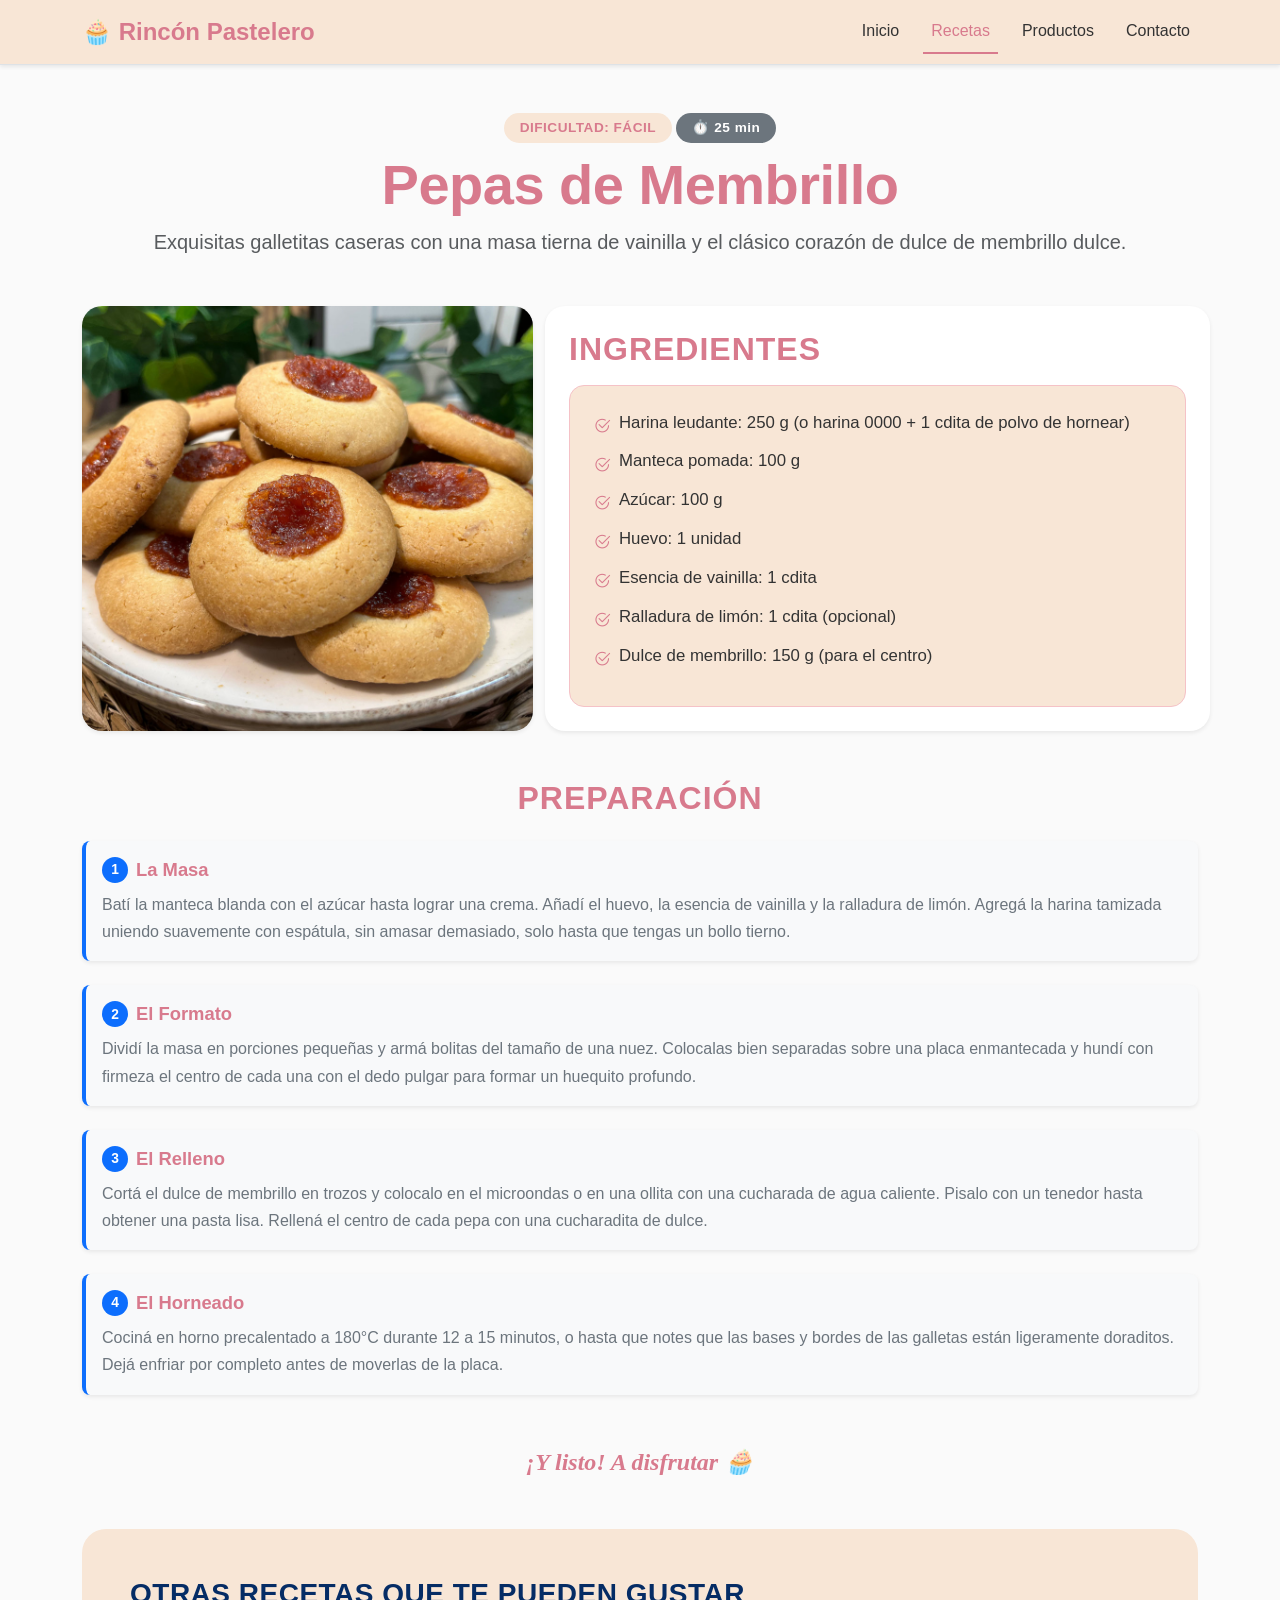
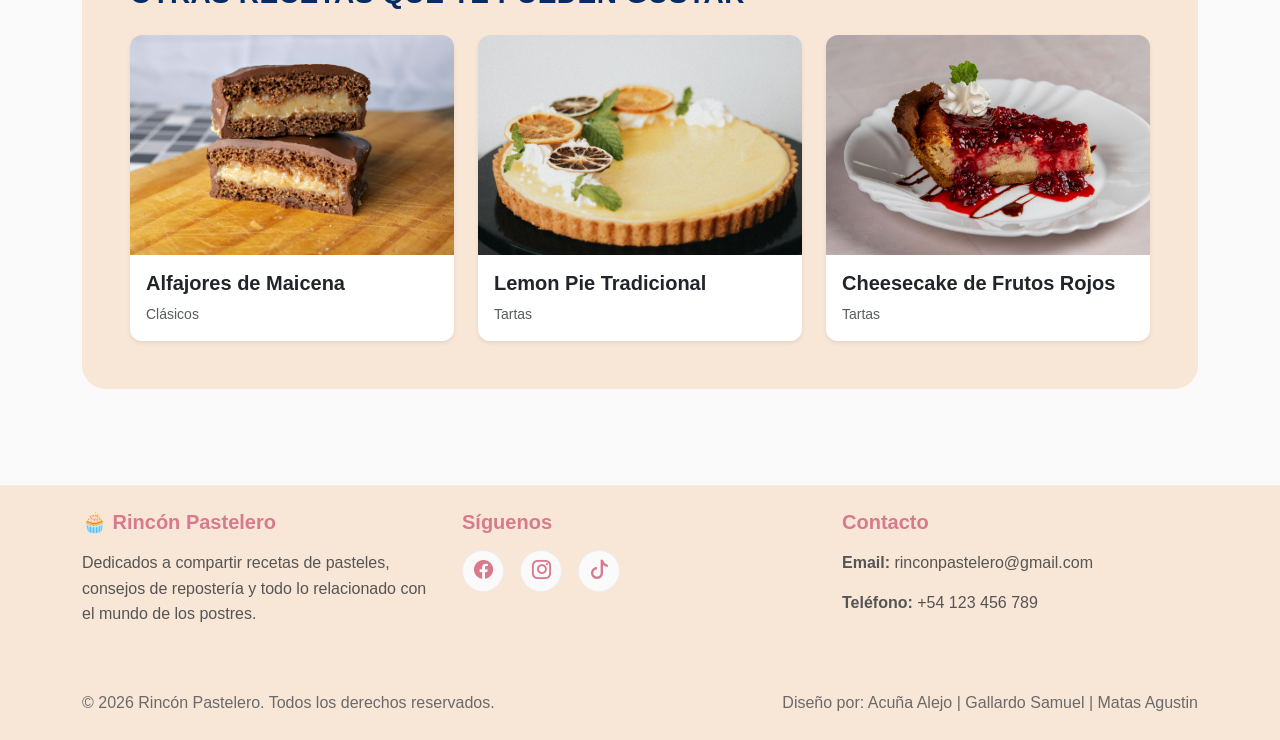
==== pages/detalle-receta.html @ 535479ce "linkeamos pagina de detalles con boton ver receta" ====
<!doctype html>
<html lang="es">
  <head>
    <meta charset="UTF-8" />
    <meta name="viewport" content="width=device-width, initial-scale=1.0" />
    <meta
      name="description"
      content="Rincón Pastelero es un sitio dedicado a compartir recetas de pasteles, consejos de repostería y todo lo relacionado con el mundo de los postres."
    />
    <meta name="author" content="Acuña Alejo" />
    <meta name="author" content="Gallardo Samuel" />
    <meta name="author" content="Matas Agustin" />
    <link
      href="https://cdn.jsdelivr.net/npm/bootstrap@5.3.8/dist/css/bootstrap.min.css"
      rel="stylesheet"
      integrity="sha384-sRIl4kxILFvY47J16cr9ZwB07vP4J8+LH7qKQnuqkuIAvNWLzeN8tE5YBujZqJLB"
      crossorigin="anonymous"
    />
    <link
      rel="stylesheet"
      href="https://cdn.jsdelivr.net/npm/bootstrap-icons@1.11.0/font/bootstrap-icons.css"
    />
    <link rel="stylesheet" href="../css/style.css" />
    <title>Recetas - Rincón Pastelero</title>
  </head>
  <body>
    <header>
      <nav class="navbar navbar-expand-lg navbar-light bg-light border-bottom">
        <div class="container">
          <a class="navbar-brand fw-bold" href="../index.html">
            🧁 Rincón Pastelero
          </a>
          <!-- Botón hamburguesa -->
          <button
            class="navbar-toggler"
            type="button"
            data-bs-toggle="collapse"
            data-bs-target="#navbarNav"
            aria-controls="navbarNav"
            aria-expanded="false"
            aria-label="Toggle navigation"
          >
            <span class="navbar-toggler-icon"></span>
          </button>
          <!-- Menú de navegación -->
          <div class="collapse navbar-collapse" id="navbarNav">
            <ul class="navbar-nav ms-auto">
              <li class="nav-item">
                <a class="nav-link" href="../index.html">Inicio</a>
              </li>
              <li class="nav-item">
                <a class="nav-link active" href="./recetas.html">Recetas</a>
              </li>
              <li class="nav-item">
                <a class="nav-link" href="./productos.html">Productos</a>
              </li>
              <li class="nav-item">
                <a class="nav-link" href="#">Contacto</a>
              </li>
            </ul>
          </div>
        </div>
      </nav>
    </header>
    <main>
      <!-- Recipe Title & Meta Header -->
      <section class="container mt-5">
        <div class="text-center mb-4">
          <span class="badge rounded-pill px-3 py-2 mb-2" id="recipe-badge" style="background-color: var(--color-crema); color: var(--color-primario); font-weight: 700; font-size: 0.85rem; text-transform: uppercase; letter-spacing: 0.5px;">Dificultad: Fácil</span>
          <span class="badge rounded-pill px-3 py-2 mb-2 bg-secondary text-white" id="recipe-time-badge" style="font-size: 0.85rem; letter-spacing: 0.5px;">⏱️ 30 min</span>
          <h1 class="fw-bold text-primary display-4 mb-2" id="recipe-title" style="letter-spacing: -0.5px;">Receta</h1>
          <p class="text-muted max-width-600 mx-auto fs-5" id="recipe-subtitle">Cargando receta...</p>
        </div>
      </section>

      <section class="container my-5">
        <div class="row g-4 align-items-stretch">
          <div class="col-md-5">
            <div class="card h-100 border-0 shadow-sm overflow-hidden" style="border-radius: 20px !important;">
              <img
                src="../img/pepas-de-membrillo-argentinas.jpg"
                alt="Imagen de receta"
                class="img-fluid w-100 h-100"
                id="recipe-img"
                style="object-fit: cover; min-height: 350px;"
              />
            </div>
          </div>

          <div class="col-md-7 p-4 bg-white shadow-sm" style="border-radius: 20px;">
            <h2 class="fw-bold mb-3 text-uppercase" style="letter-spacing: 1px; color: var(--color-primario);">
              Ingredientes
            </h2>

            <div class="bg-primary-subtle p-4 rounded-3 border border-primary-subtle color-rosa" style="border-radius: 15px !important;">
              <ul class="list-unstyled mb-0" id="ingredients-list" style="font-size: 1.05rem;">
                <!-- Carga dinámica -->
              </ul>
            </div>
          </div>
        </div>
      </section>

      <section class="container my-5" style="max-width: 800px bg-white p-4 p-md-5 rounded-4 shadow-sm" style="background: white; border-radius: 20px; box-shadow: 0 10px 30px rgba(0,0,0,0.02);">
        <h2 class="fw-bold mb-4 text-center text-uppercase" style="color: var(--color-primario); letter-spacing: 1px;">PREPARACIÓN</h2>
        <ol class="lh-lg text-secondary ps-0" id="preparation-steps" style="list-style-type: none;">
          <!-- Carga dinámica -->
        </ol>
        <p class="fw-bold text-center mt-5 text-primary fs-4" style="font-family: 'Georgia', serif; font-style: italic;">¡Y listo! A disfrutar 🧁</p>
      </section>

      <section class="container my-5">
        <div class="bg-primary-subtle p-4 p-md-5 rounded-4 color-rosa" style="border-radius: 24px !important;">
          <h3 class="text-primary-emphasis fw-bold mb-4 text-uppercase text-center text-md-start" style="letter-spacing: 0.5px;">
            Otras recetas que te pueden gustar
          </h3>

          <div class="row g-4">
            <div class="col-md-4">
              <a href="./detalle-receta.html?receta=alfajor" class="text-decoration-none">
                <div class="card h-100 border-0 shadow-sm card-hover">
                  <img
                    src="../img/alfajor.jpg"
                    class="card-img-top"
                    alt="Alfajores de maicena"
                    style="height: 220px; object-fit: cover;"
                  />
                  <div class="card-body">
                    <h5 class="card-title fw-bold text-dark">Alfajores de Maicena</h5>
                    <p class="card-text text-muted small mb-0">Clásicos</p>
                  </div>
                </div>
              </a>
            </div>
            <div class="col-md-4">
              <a href="./detalle-receta.html?receta=lemonpie" class="text-decoration-none">
                <div class="card h-100 border-0 shadow-sm card-hover">
                  <img
                    src="../img/lemonpie.jpg"
                    class="card-img-top"
                    alt="Lemon Pie"
                    style="height: 220px; object-fit: cover;"
                  />
                  <div class="card-body">
                    <h5 class="card-title fw-bold text-dark">Lemon Pie Tradicional</h5>
                    <p class="card-text text-muted small mb-0">Tartas</p>
                  </div>
                </div>
              </a>
            </div>
            <div class="col-md-4">
              <a href="./detalle-receta.html?receta=cheesecake" class="text-decoration-none">
                <div class="card h-100 border-0 shadow-sm card-hover">
                  <img
                    src="../img/cheesecake.jpg"
                    class="card-img-top"
                    alt="Cheesecake"
                    style="height: 220px; object-fit: cover;"
                  />
                  <div class="card-body">
                    <h5 class="card-title fw-bold text-dark">Cheesecake de Frutos Rojos</h5>
                    <p class="card-text text-muted small mb-0">Tartas</p>
                  </div>
                </div>
              </a>
            </div>
          </div>
        </div>
      </section>
    </main>

    <footer class="footer mt-5 py-4">
      <div class="container">
        <div class="row gx-4 gy-4">
          <!-- Sección Sobre Nosotros -->
          <div class="col-12 col-md-4">
            <h5 class="fw-bold mb-3">🧁 Rincón Pastelero</h5>
            <p>
              Dedicados a compartir recetas de pasteles, consejos de repostería
              y todo lo relacionado con el mundo de los postres.
            </p>
          </div>
          <!-- Sección Redes Sociales -->
          <div class="col-12 col-md-4">
            <h5 class="fw-bold mb-3">Síguenos</h5>
            <div class="social-links d-flex justify-content-center justify-content-md-start">
              <span class="social-icon" title="Facebook">
                <i class="bi bi-facebook"></i>
              </span>
              <span class="social-icon" title="Instagram">
                <i class="bi bi-instagram"></i>
              </span>
              <span class="social-icon" title="TikTok">
                <i class="bi bi-tiktok"></i>
              </span>
            </div>
          </div>
          <!-- Sección Contacto -->
          <div class="col-12 col-md-4">
            <h5 class="fw-bold mb-3">Contacto</h5>
            <p>
              <strong>Email:</strong>
              <span>rinconpastelero@gmail.com</span>
            </p>
            <p>
              <strong>Teléfono:</strong>
              <span>+54 123 456 789</span>
            </p>
          </div>
        </div>
        <!-- Línea separadora -->
        <hr class="my-4" />
        <!-- Copyright -->
        <div class="row align-items-center">
          <div class="col-12 col-md-6 text-center text-md-start mb-3 mb-md-0">
            <p class="mb-0">
              &copy; 2026 Rincón Pastelero. Todos los derechos reservados.
            </p>
          </div>
          <div class="col-12 col-md-6 text-center text-md-end">
            <p class="mb-0">
              Diseño por: Acuña Alejo | Gallardo Samuel | Matas Agustin
            </p>
          </div>
        </div>
      </div>
    </footer>

    <script
      src="https://cdn.jsdelivr.net/npm/bootstrap@5.3.8/dist/js/bootstrap.bundle.min.js"
      integrity="sha384-FKyoEForCGlyvwx9Hj09JcYn3nv7wiPVlz7YYwJrWVcXK/BmnVDxM+D2scQbITxI"
      crossorigin="anonymous"
    ></script>

    <!-- Sistema Dinámico de Visualización de Recetas -->
    <script>
      const recipes = {
        alfajor: {
          title: "Alfajores de Dulce de Leche",
          subtitle: "Aprende a preparar el clásico dulce argentino con masa súper suave de maicena que se derrite en la boca.",
          badge: "Fácil",
          time: "⏱️ 30 min",
          image: "../img/alfajor.jpg",
          alt: "Alfajores de Dulce de Leche",
          ingredients: [
            "Almidón de maíz (maicena): 200 g",
            "Harina 0000: 150 g",
            "Manteca pomada: 150 g",
            "Azúcar impalpable: 100 g",
            "Yemas de huevo: 3 unidades",
            "Esencia de vainilla: 1 cdita",
            "Ralladura de limón: 1 cdita",
            "Dulce de leche repostero: 300 g",
            "Coco rallado: cantidad necesaria"
          ],
          preparation: [
            { step: "1 - La Masa", desc: "Batí la manteca pomada con el azúcar impalpable hasta lograr una crema blanquecina. Sumá las yemas de huevo una a una, la esencia de vainilla y la ralladura de limón, mezclando muy bien." },
            { step: "2 - El Reposo", desc: "Tamizá la harina junto con el almidón de maíz e incorporalos a la preparación anterior. Uní los ingredientes con ayuda de una espátula sin amasar, hasta obtener un bollo liso y tierno. Envolvelo en film y llevalo a la heladera por un mínimo de 30 minutos." },
            { step: "3 - El Corte y Horno", desc: "Estirá la masa sobre una superficie limpia espolvoreada con maicena hasta dejarla de unos 5mm de espesor. Cortá círculos y colocalos en una placa enmantecada. Horneá a 180°C durante 10 a 12 minutos (deben quedar cocidos pero pálidos)." },
            { step: "4 - El Armado", desc: "Dejá enfriar las tapitas por completo. Colocá abundante dulce de leche repostero sobre una tapita formando un alfajor, presioná suavemente para que asome un poco el dulce, y rodá los bordes por coco rallado para decorar." }
          ]
        },
        budin: {
          title: "Budín Casero de Limón",
          subtitle: "El secreto para un budín cítrico súper húmedo y esponjoso con un glaseado crujiente ideal para la tarde.",
          badge: "Fácil",
          time: "⏱️ 45 min",
          image: "../img/buddin.jpg",
          alt: "Budín Casero de Limón",
          ingredients: [
            "Harina 0000: 250 g",
            "Polvo de hornear: 2 cditas",
            "Azúcar común: 200 g",
            "Manteca pomada: 100 g",
            "Huevos: 3 unidades",
            "Ralladura y jugo de 2 limones",
            "Azúcar impalpable: 150 g (para el glaseado)"
          ],
          preparation: [
            { step: "1 - El Cremado", desc: "Batí la manteca blanda (punto pomada) con el azúcar hasta lograr una consistencia cremosa y blanquecina. Agregá los huevos uno a uno, batiendo intensamente después de cada adición." },
            { step: "2 - Saborizante", desc: "Añadí la ralladura de los limones y un chorrito de jugo a la preparación líquida para impregnar bien la masa con los aceites esenciales cítricos." },
            { step: "3 - El Molde", desc: "Tamizá la harina con el polvo de hornear y agregala a la mezcla alternando con el resto del jugo de limón. Mezclá suavemente y volcá en un molde de budín previamente enharinado y enmantecado." },
            { step: "4 - Horneado y Glaseado", desc: "Cociná a horno medio (180°C) durante 40-45 minutos o hasta que al introducir un palillo en el centro salga totalmente limpio. Dejá enfriar, desmoldá y verté por encima un glaseado simple hecho de azúcar impalpable mezclada con jugo de limón." }
          ]
        },
        flan: {
          title: "Flan Casero de la Abuela",
          subtitle: "La receta tradicional infalible con textura cremosa sin agujeritos y el truco para un caramelo dorado perfecto.",
          badge: "Media",
          time: "⏱️ 60 min",
          image: "../img/flan.jpg",
          alt: "Flan Casero de la Abuela",
          ingredients: [
            "Leche entera: 1 litro",
            "Huevos grandes: 8 unidades",
            "Azúcar común: 200 g (para el flan)",
            "Esencia de vainilla: 1 cda",
            "Azúcar común: 150 g (para el caramelo)"
          ],
          preparation: [
            { step: "1 - El Caramelo", desc: "Colocá los 150g de azúcar en el molde de flan a fuego medio hasta que se funda y adquiera un tono dorado suave. Esparcilo con cuidado por todo el fondo y las paredes del molde y dejalo enfriar." },
            { step: "2 - La Mezcla", desc: "Batí apenas los huevos con el azúcar y la esencia de vainilla para romper el ligue. Es fundamental no batir de más para no incorporar aire y lograr así esa consistencia súper lisa y sin agujeritos. Sumá la leche templada poco a poco." },
            { step: "3 - Colado", desc: "Filtrá la mezcla pasándola por un colador fino directamente sobre el molde con el caramelo ya frío para retirar cualquier impureza del huevo." },
            { step: "4 - El Baño María", desc: "Cubrí el molde herméticamente con papel aluminio, colócalo dentro de una fuente más grande con agua caliente y horneá a 160°C durante 1 hora. Dejá enfriar a temperatura ambiente y luego refrigeralo mínimo 4 horas antes de desmoldar." }
          ]
        },
        pepas: {
          title: "Pepas de Membrillo",
          subtitle: "Exquisitas galletitas caseras con una masa tierna de vainilla y el clásico corazón de dulce de membrillo dulce.",
          badge: "Fácil",
          time: "⏱️ 25 min",
          image: "../img/pepas-de-membrillo-argentinas.jpg",
          alt: "Pepas de Membrillo",
          ingredients: [
            "Harina leudante: 250 g (o harina 0000 + 1 cdita de polvo de hornear)",
            "Manteca pomada: 100 g",
            "Azúcar: 100 g",
            "Huevo: 1 unidad",
            "Esencia de vainilla: 1 cdita",
            "Ralladura de limón: 1 cdita (opcional)",
            "Dulce de membrillo: 150 g (para el centro)"
          ],
          preparation: [
            { step: "1 - La Masa", desc: "Batí la manteca blanda con el azúcar hasta lograr una crema. Añadí el huevo, la esencia de vainilla y la ralladura de limón. Agregá la harina tamizada uniendo suavemente con espátula, sin amasar demasiado, solo hasta que tengas un bollo tierno." },
            { step: "2 - El Formato", desc: "Dividí la masa en porciones pequeñas y armá bolitas del tamaño de una nuez. Colocalas bien separadas sobre una placa enmantecada y hundí con firmeza el centro de cada una con el dedo pulgar para formar un huequito profundo." },
            { step: "3 - El Relleno", desc: "Cortá el dulce de membrillo en trozos y colocalo en el microondas o en una ollita con una cucharada de agua caliente. Pisalo con un tenedor hasta obtener una pasta lisa. Rellená el centro de cada pepa con una cucharadita de dulce." },
            { step: "4 - El Horneado", desc: "Cociná en horno precalentado a 180°C durante 12 a 15 minutos, o hasta que notes que las bases y bordes de las galletas están ligeramente doraditos. Dejá enfriar por completo antes de moverlas de la placa." }
          ]
        },
        lemonpie: {
          title: "Lemon Pie Tradicional",
          subtitle: "La combinación sublime de crema ácida de limón, masa quebrada crocante y un merengue italiano perfecto.",
          badge: "Difícil",
          time: "⏱️ 90 min",
          image: "../img/lemonpie.jpg",
          alt: "Lemon Pie Tradicional",
          ingredients: [
            "Harina 0000: 200 g (para la masa)",
            "Manteca fría: 100 g (para la masa)",
            "Azúcar: 50 g (para la masa)",
            "Yema de huevo: 1 unidad (para la masa)",
            "Agua fría: 2-3 cdas",
            "Jugo de limón: 150 ml (para la crema)",
            "Ralladura de 1 limón",
            "Azúcar común: 150 g (para la crema)",
            "Almidón de maíz: 3 cdas",
            "Yemas de huevo: 4 unidades (para la crema)",
            "Agua: 250 ml",
            "Claras de huevo: 4 unidades (para el merengue)",
            "Azúcar común: 240 g (para el merengue)"
          ],
          preparation: [
            { step: "1 - La Masa Quebrada", desc: "Realizá un arenado rápido con harina, manteca fría en cubos y azúcar. Agregá la yema y el agua fría. Uní todo sin amasar, envolvé en film y dejá enfriar 30 min en heladera. Luego estirala, forrá un molde de tarta de 24 cm y horneala a 180°C por 15 min con peso encima." },
            { step: "2 - La Crema de Limón", desc: "Calentá el agua, el jugo de limón, el azúcar y la ralladura en una cacerola. Incorporá el almidón de maíz disuelto previamente en un chorrito de agua fría. Cociná a fuego medio revolviendo continuamente hasta que espese y hierva por un minuto. Retirá del fuego y agregá las yemas rápidamente batiendo enérgicamente." },
            { step: "3 - El Merengue Italiano", desc: "Prepará un almíbar cocinando el azúcar cubierto apenas con agua en una ollita hasta alcanzar los 118°C (punto bolita media). Mientras tanto, batí las claras a punto nieve. Volcá el almíbar caliente en forma de hilo continuo sobre las claras sin dejar de batir en ningún momento hasta que el recipiente se enfríe." },
            { step: "4 - Decoración y Terminado", desc: "Volcá la crema de limón templada sobre la masa cocida y fría. Cubrí con el merengue italiano usando una manga pastelera o con espátula formando picos altos decorativos. Gratiná brevemente en horno muy caliente o con un soplete de cocina para dorar las puntas." }
          ]
        },
        muffins: {
          title: "Muffins de Vainilla",
          subtitle: "Receta base súper esponjosa y húmeda, ideal para rellenar con chips, arándanos o dulce de leche.",
          badge: "Fácil",
          time: "⏱️ 25 min",
          image: "../img/muffin.jpg",
          alt: "Muffins de Vainilla",
          ingredients: [
            "Harina 0000: 250 g",
            "Polvo de hornear: 2 cditas",
            "Azúcar común: 150 g",
            "Huevos grandes: 2 unidades",
            "Manteca derretida: 80 g",
            "Leche entera: 150 ml",
            "Esencia de vainilla: 2 cditas"
          ],
          preparation: [
            { step: "1 - Mezcla Húmeda", desc: "En un recipiente grande, batí enérgicamente los huevos con el azúcar hasta que la mezcla aclare. Incorporá la manteca derretida (templada), la leche entera y la esencia de vainilla, integrando todo perfectamente." },
            { step: "2 - Mezcla Seca", desc: "Tamizá la harina junto con el polvo de hornear y una pizca de sal en otro recipiente para asegurar una masa ligera y libre de grumos." },
            { step: "3 - La Integración", desc: "Añadí los ingredientes secos a la mezcla líquida en dos partes. Incorporalos realizando movimientos suaves y envolventes con una espátula. Es fundamental no batir en exceso para conseguir unos muffins súper tiernos y esponjosos." },
            { step: "4 - El Horneado", desc: "Repartí la preparación en moldes de muffins con pirotines de papel, llenándolos solo hasta 3/4 partes de su capacidad. Horneá a 180°C durante 20 a 25 minutos, o hasta que al pincharlos con un palillo en el centro, éste salga totalmente limpio." }
          ]
        },
        medialunas: {
          title: "Medialunas de Manteca",
          subtitle: "El paso a paso completo para lograr un hojaldrado tierno, aromático y con un almíbar dulce irresistible.",
          badge: "Difícil",
          time: "⏱️ 120 min",
          image: "../img/medialunas.jpg",
          alt: "Medialunas de Manteca",
          ingredients: [
            "Harina 0000: 500 g",
            "Levadura fresca: 25 g",
            "Leche tibia: 200 ml",
            "Azúcar común: 100 g",
            "Manteca pomada: 200 g (para el empaste)",
            "Huevo: 1 unidad",
            "Esencia de vainilla: 1 cdita",
            "Agua y azúcar para almíbar: cantidad necesaria"
          ],
          preparation: [
            { step: "1 - Masa Base", desc: "Hacé una corona con la harina sobre la mesa. En el centro colocá la levadura disuelta en leche tibia, el azúcar, el huevo y la esencia de vainilla. Integrá los ingredientes y amasá hasta obtener un bollo tierno. Dejalo descansar tapado por 20 minutos." },
            { step: "2 - El Hojaldrado", desc: "Estirá la masa formando un gran rectángulo. Cubrí la superficie con la manteca blanda (empaste) y realizá pliegues simples. Envolvé en film y enfriá en heladera 30 min. Repetí la técnica de plegado y enfriado dos veces más para asegurar las capitas." },
            { step: "3 - Corte y Armado", desc: "Estirá la masa hojaldrada hasta dejarla de unos 4mm de espesor. Cortá tiras largas y de ellas obtené triángulos altos. Enrollalos firmemente desde la base hacia el vértice estirando la punta final. Colocalas curvando las puntitas hacia adentro en una placa enmantecada." },
            { step: "4 - Horneado y Almíbar", desc: "Dejá levar las piezas al doble en un ambiente cálido. Pintalas con huevo batido y hornealas a 200°C por unos 15 minutos hasta que estén bien doraditas. Al sacarlas del horno pintalas inmediatamente con abundante almíbar tibio." }
          ]
        },
        cheesecake: {
          title: "Cheesecake de Frutos Rojos",
          subtitle: "Exquisito pastel de queso frío, con base crocante de galletas y cubierto de una salsa casera deliciosa.",
          badge: "Media",
          time: "⏱️ 50 min",
          image: "../img/cheesecake.jpg",
          alt: "Cheesecake de Frutos Rojos",
          ingredients: [
            "Galletas dulces tipo vainilla: 200 g",
            "Manteca derretida: 80 g",
            "Queso crema firme entero: 500 g",
            "Azúcar común: 150 g",
            "Crema de leche: 200 ml",
            "Huevos grandes: 3 unidades",
            "Almidón de maíz: 1 cda",
            "Mermelada o salsa de frutos rojos: 200 g"
          ],
          preparation: [
            { step: "1 - Base Crocante", desc: "Triturá las galletitas dulces hasta hacerlas polvo fino. Mezclalas con la manteca derretida y presioná la preparación firmemente sobre la base de un molde desmontable de 22cm. Llevá a la heladera para endurecer." },
            { step: "2 - La Crema de Queso", desc: "Batí el queso crema con el azúcar hasta que quede suave. Añadí la crema de leche y el almidón de maíz tamizado. Incorporá los huevos uno a uno, integrando con espátula muy suavemente para no sumar aire y evitar burbujas o grietas." },
            { step: "3 - La Cocción Suave", desc: "Volcá el relleno cremoso sobre la base de galletas. Cociná en horno precalentado a 150°C a baño María durante 55 a 60 minutos (el centro debe quedar ligeramente movedizo). Apagá el horno y dejá enfriar el pastel adentro con la puerta entreabierta." },
            { step: "4 - Decoración y Frío", desc: "Enfriá en la heladera durante al menos 6 horas. Antes de servir, desmoldá con extremo cuidado y cubrí la superficie de la tarta generosamente con mermelada o salsa casera de frutos rojos." }
          ]
        }
      };

      window.addEventListener('DOMContentLoaded', () => {
        const urlParams = new URLSearchParams(window.location.search);
        let recipeId = urlParams.get('receta');
        
        // Si no se encuentra el ID o es inválido, mostramos "pepas" por defecto
        if (!recipeId || !recipes[recipeId]) {
          recipeId = 'pepas';
        }
        
        const recipe = recipes[recipeId];
        
        // Actualizamos títulos e información principal
        document.title = recipe.title + " - Rincón Pastelero";
        document.getElementById('recipe-title').innerText = recipe.title;
        document.getElementById('recipe-subtitle').innerText = recipe.subtitle;
        document.getElementById('recipe-badge').innerText = "Dificultad: " + recipe.badge;
        document.getElementById('recipe-time-badge').innerText = recipe.time;
        
        // Actualizamos la imagen
        const img = document.getElementById('recipe-img');
        img.src = recipe.image;
        img.alt = recipe.alt;
        
        // Cargamos la lista de ingredientes
        const ingList = document.getElementById('ingredients-list');
        ingList.innerHTML = '';
        recipe.ingredients.forEach(ing => {
          const li = document.createElement('li');
          li.className = 'mb-2 d-flex align-items-start';
          
          const icon = document.createElement('i');
          icon.className = 'bi bi-check2-circle text-primary me-2 mt-1';
          
          const span = document.createElement('span');
          span.innerText = ing;
          
          li.appendChild(icon);
          li.appendChild(span);
          ingList.appendChild(li);
        });
        
        // Cargamos los pasos de la preparación
        const prepContainer = document.getElementById('preparation-steps');
        prepContainer.innerHTML = '';
        recipe.preparation.forEach((p, index) => {
          const li = document.createElement('li');
          li.className = 'mb-4 p-3 bg-light rounded-3 shadow-sm border-start border-primary border-4';
          li.style.transition = 'all 0.3s ease';
          
          const stepHeader = document.createElement('h4');
          stepHeader.className = 'fw-bold mb-2 text-primary d-flex align-items-center';
          stepHeader.style.fontSize = '1.15rem';
          
          const icon = document.createElement('span');
          icon.className = 'badge bg-primary text-white me-2 rounded-circle d-inline-flex justify-content-center align-items-center';
          icon.style.width = '26px';
          icon.style.height = '26px';
          icon.innerText = index + 1;
          
          const stepTitle = document.createElement('span');
          stepTitle.innerText = p.step.replace(/^\d+\s*-\s*/, ''); // Limpiar prefijo numérico
          
          stepHeader.appendChild(icon);
          stepHeader.appendChild(stepTitle);
          
          const pDesc = document.createElement('p');
          pDesc.className = 'text-secondary mb-0 mt-2 fs-6';
          pDesc.style.lineHeight = '1.7';
          pDesc.innerText = p.desc;
          
          li.appendChild(stepHeader);
          li.appendChild(pDesc);
          prepContainer.appendChild(li);
        });
      });
    </script>
  </body>
</html>
---- css/style.css ----
:root {
  --color-fondo: #FAFAFA;           /* Blanco Nieve */
  --color-crema: #F8E6D6;           /* Crema Suave */
  --color-primario: #D87A8D;        /* Rosa Oscuro */
  --color-secundario: #C1E1DC;      /* Menta Suave */
  --color-oscuro: #333333;          /* Gris oscuro para textos */
  --color-gris: #EEEEEE;            /* Gris claro para bordes */
}

/* Estilos Generales */

* {
  margin: 0;
  padding: 0;
  box-sizing: border-box;
}

html {
  height: 100%;
}

body {
  min-height: 100vh;
  display: flex;
  flex-direction: column;
  background-color: var(--color-fondo);
  color: var(--color-oscuro);
  font-family: 'Segoe UI', Tahoma, Geneva, Verdana, sans-serif;
  line-height: 1.6;
}

main {
  flex: 1;
  background-color: #FAFAFA;
}

.Banner {
  position: relative;
  min-height: 70vh;
  background-image: url('../img/banner.jpg');
  background-size: cover;
  background-position: center;
  display: flex;
  align-items: center;
  justify-content: center;
  overflow: hidden;
}

.Banner::before {
  content: '';
  position: absolute;
  inset: 0;
  background: rgba(0, 0, 0, 0.35);
}

.heroContent {
  position: relative;
  z-index: 1;
  padding: 4rem 1rem;
}

.heroLabel {
  display: inline-block;
  margin-bottom: 1rem;
  padding: 0.7rem 1.4rem;
  border-radius: 999px;
  background-color: rgba(255, 255, 255, 0.9);
  color: var(--color-oscuro);
  font-weight: 700;
  letter-spacing: 0.05em;
  text-transform: uppercase;
}

.productShowcase {
  background-color: #ffffff;
}

.sectionSubtitle {
  font-size: 1.4rem;
  font-weight: 600;
  color: var(--color-primario);
}

.productCard {
  padding: 2rem 1.5rem 1.5rem;
  background-color: var(--color-fondo);
  border-radius: 24px;
  border: 1px solid rgba(216, 122, 141, 0.18);
  box-shadow: 0 18px 40px rgba(216, 122, 141, 0.08);
}

.productImage {
  width: clamp(180px, 32vw, 240px);
  height: clamp(180px, 32vw, 240px);
  margin: 0 auto;
  overflow: hidden;
  border-radius: 50%;
  border: 8px solid rgba(255, 255, 255, 0.8);
  background: #fff;
}

.productImage img {
  width: 100%;
  height: 100%;
  object-fit: cover;
}

.productTitle {
  font-size: clamp(1.5rem, 2.2vw, 1.85rem);
  font-weight: 700;
  color: var(--color-oscuro);
}

.productDescription {
  margin-top: 0.8rem;
  color: #5b5b5b;
}

@media (max-width: 992px) {
  .productCard {
    padding: 1.8rem 1.2rem 1.2rem;
  }
}

@media (max-width: 768px) {
  .heroContent {
    padding: 3rem 1rem;
  }

  .sectionSubtitle {
    font-size: 1.2rem;
  }

  .productCard {
    padding: 1.5rem 1rem 1rem;
  }

  .productTitle {
    font-size: 1.4rem;
  }
}

.Banner h1 {
  font-size: clamp(2.5rem, 4vw, 4rem);
  margin-bottom: 1rem;
  line-height: 1.05;
}

.Banner p {
  max-width: 680px;
  margin: 0 auto 1.75rem;
  font-size: 1.12rem;
  color: #f7f2f0;
}

/* Navbar */

.navbar {
  background-color: var(--color-crema) !important;
  border-bottom: 3px solid var(--color-primario);
  box-shadow: 0 2px 4px rgba(0, 0, 0, 0.08);
}

.navbar-brand {
  color: var(--color-primario) !important;
  font-size: 1.5rem;
  transition: all 0.3s ease;
}

.navbar-brand:hover {
  color: var(--color-oscuro) !important;
  transform: scale(1.05);
}

.nav-link {
  color: var(--color-oscuro) !important;
  font-weight: 500;
  margin-left: 1rem;
  transition: all 0.3s ease;
  position: relative;
}

.nav-link:hover {
  color: var(--color-primario) !important;
}

.nav-link.active {
  color: var(--color-primario) !important;
  border-bottom: 2px solid var(--color-primario);
}

.navbar-toggler {
  border: 2px solid #ffffff;
}

.navbar-toggler-icon {
  color: #ffffff;
}

.navbar-toggler:focus {
  box-shadow: 0 0 0 0.25rem rgba(193, 225, 220, 0.5);
  border-color: #ffffff;
}

/* Botones */
.btn-primary {
  background-color: var(--color-primario);
  border-color: var(--color-primario);
  color: white;
  font-weight: 600;
}

.btn-primary:hover {
  background-color: #c76579;
  border-color: #c76579;
  color: white;
}

.btn-ver-mas {
  padding: 0.8rem 2.5rem;
  border-radius: 50px;
  font-size: 1.1rem;
  letter-spacing: 0.5px;
  transition: all 0.3s cubic-bezier(0.25, 0.8, 0.25, 1);
  box-shadow: 0 8px 20px rgba(216, 122, 141, 0.25);
  display: inline-flex;
  align-items: center;
  justify-content: center;
}

.btn-ver-mas:hover {
  background-color: #c76579;
  border-color: #c76579;
  color: white;
  transform: translateY(-4px);
  box-shadow: 0 12px 25px rgba(216, 122, 141, 0.4);
}

.btn-ver-mas i {
  transition: transform 0.3s ease;
}

.btn-ver-mas:hover i {
  transform: translateX(5px);
}


/* Footer */
.footer {
  background-color: var(--color-crema);
  border-top: 1px solid var(--color-gris);
  padding: 3rem 0 1.5rem;
  color: var(--color-oscuro);
}

.footer h5 {
  color: var(--color-primario);
  margin-bottom: 1.2rem;
}

.footer p {
  margin-bottom: 0.9rem;
  color: #555555;
}

.social-links {
  display: flex;
  gap: 1rem;
  align-items: center;
  justify-content: flex-start;
}

.social-icon {
  display: inline-flex;
  width: 42px;
  height: 42px;
  align-items: center;
  justify-content: center;
  border-radius: 50%;
  background-color: var(--color-fondo);
  border: 1px solid var(--color-gris);
  color: var(--color-primario);
  transition: all 0.3s ease;
}

.social-icon:hover {
  background-color: var(--color-primario);
  color: white;
  transform: translateY(-2px);
  border-color: transparent;
}

.social-icon i {
  font-size: 1.2rem;
}

.footer hr {
  border-color: var(--color-gris);
}

.footer p.mb-0 {
  color: #6a6a6a;
}

/* Tarjetas de Productos */
.card {
  transition: all 0.3s cubic-bezier(0.25, 0.8, 0.25, 1);
  overflow: hidden;
  border-radius: 12px !important;
}

.card-hover:hover {
  transform: translateY(-8px);
  box-shadow: 0 12px 24px rgba(216, 122, 141, 0.15) !important; /* Sombra sutil con el tono rosa primario */
}

.text-primary {
  color: var(--color-primario) !important;
}

.btn-outline-primary {
  color: var(--color-primario);
  border-color: var(--color-primario);
  font-weight: 600;
  transition: all 0.3s ease;
}

.btn-outline-primary:hover {
  background-color: var(--color-primario);
  border-color: var(--color-primario);
  color: white;
}

/* Cartas de Recetas Premium (Original) */
.recipe-card {
  background: #ffffff;
  border-radius: 20px !important;
  border: 1px solid rgba(216, 122, 141, 0.12) !important;
  box-shadow: 0 10px 30px rgba(0, 0, 0, 0.02);
  transition: all 0.4s cubic-bezier(0.165, 0.84, 0.44, 1);
  overflow: hidden;
}

.recipe-card:hover {
  transform: translateY(-8px);
  box-shadow: 0 20px 40px rgba(216, 122, 141, 0.15) !important;
}

.recipe-img-container {
  position: relative;
  height: 220px;
  overflow: hidden;
}

.recipe-img-container img {
  width: 100%;
  height: 100%;
  object-fit: cover;
  transition: transform 0.6s cubic-bezier(0.165, 0.84, 0.44, 1);
}

.recipe-card:hover .recipe-img-container img {
  transform: scale(1.08);
}

.recipe-badge {
  position: absolute;
  top: 15px;
  left: 15px;
  background-color: var(--color-primario);
  color: white;
  padding: 0.4rem 1rem;
  border-radius: 50px;
  font-size: 0.72rem;
  font-weight: 700;
  letter-spacing: 0.05em;
  text-transform: uppercase;
  box-shadow: 0 4px 12px rgba(216, 122, 141, 0.35);
  z-index: 2;
}

.recipe-time-badge {
  position: absolute;
  top: 15px;
  right: 15px;
  background-color: rgba(255, 255, 255, 0.9);
  backdrop-filter: blur(4px);
  color: var(--color-oscuro);
  padding: 0.4rem 0.8rem;
  border-radius: 50px;
  font-size: 0.72rem;
  font-weight: 700;
  box-shadow: 0 4px 10px rgba(0, 0, 0, 0.05);
  z-index: 2;
}

.recipe-meta {
  display: flex;
  justify-content: center;
  gap: 1.2rem;
  font-size: 0.82rem;
  color: #777777;
  padding: 0.6rem 0;
  border-top: 1px dashed var(--color-gris);
  border-bottom: 1px dashed var(--color-gris);
  margin: 1rem 0;
}

.recipe-meta i {
  color: var(--color-primario);
  margin-right: 0.3rem;
}

/* Categorías Filtro */
.filter-btn {
  background-color: white;
  border: 1px solid var(--color-gris);
  color: var(--color-oscuro);
  padding: 0.6rem 1.4rem;
  border-radius: 50px;
  font-weight: 600;
  transition: all 0.3s ease;
  font-size: 0.9rem;
}

.filter-btn:hover, .filter-btn.active {
  background-color: var(--color-primario);
  border-color: var(--color-primario);
  color: white !important;
  box-shadow: 0 6px 15px rgba(216, 122, 141, 0.25);
}

/* Cartel */
.cartelSection {
  background-color: var(--color-fondo);
}

.cartelBox {
  background: linear-gradient(135deg, var(--color-primario) 0%, #c76579 100%);
  color: #ffffff;
  box-shadow: 0 10px 25px rgba(216, 122, 141, 0.15);
  width: 100%;
  padding-top: 3rem;
  padding-bottom: 3rem;
}

@media (min-width: 768px) {
  .cartelBox {
    padding-top: 5.5rem;
    padding-bottom: 5.5rem;
  }
}

@media (min-width: 992px) {
  .cartelBox {
    padding-top: 7.5rem;
    padding-bottom: 7.5rem;
  }
}

.cartelMain {
  font-size: clamp(1.8rem, 3.5vw, 2.4rem);
  font-weight: 700;
  letter-spacing: 0.5px;
}

.cartelSub {
  font-size: clamp(1.2rem, 2.5vw, 1.5rem);
  font-weight: 400;
  opacity: 0.9;
}

/* Comunidad */
.comunidadSection {
  background-color: var(--color-fondo);
}

.comunidadTitle {
  font-size: clamp(2rem, 4vw, 2.8rem);
  font-weight: 300; /* Letra fina y elegante como en la imagen */
  color: #4a4a4a;
  letter-spacing: 1px;
}

.comunidadImageWrapper {
  overflow: hidden;
  transition: transform 0.3s ease;
  background-color: #fff;
  padding: 8px; /* Para que parezca una foto tipo polaroid */
  box-shadow: 0 4px 12px rgba(0,0,0,0.05);
  height: 100%;
}

.comunidadImageWrapper:hover {
  transform: translateY(-5px);
  box-shadow: 0 8px 25px rgba(0,0,0,0.1);
}

.comunidadImageWrapper img {
  width: 100%;
  height: 100%;
  aspect-ratio: 1 / 1;
  object-fit: cover;
}

.color-rosa{
  background-color: var(--color-crema) !important; 
border-color: #f5c2c7 !important;
}
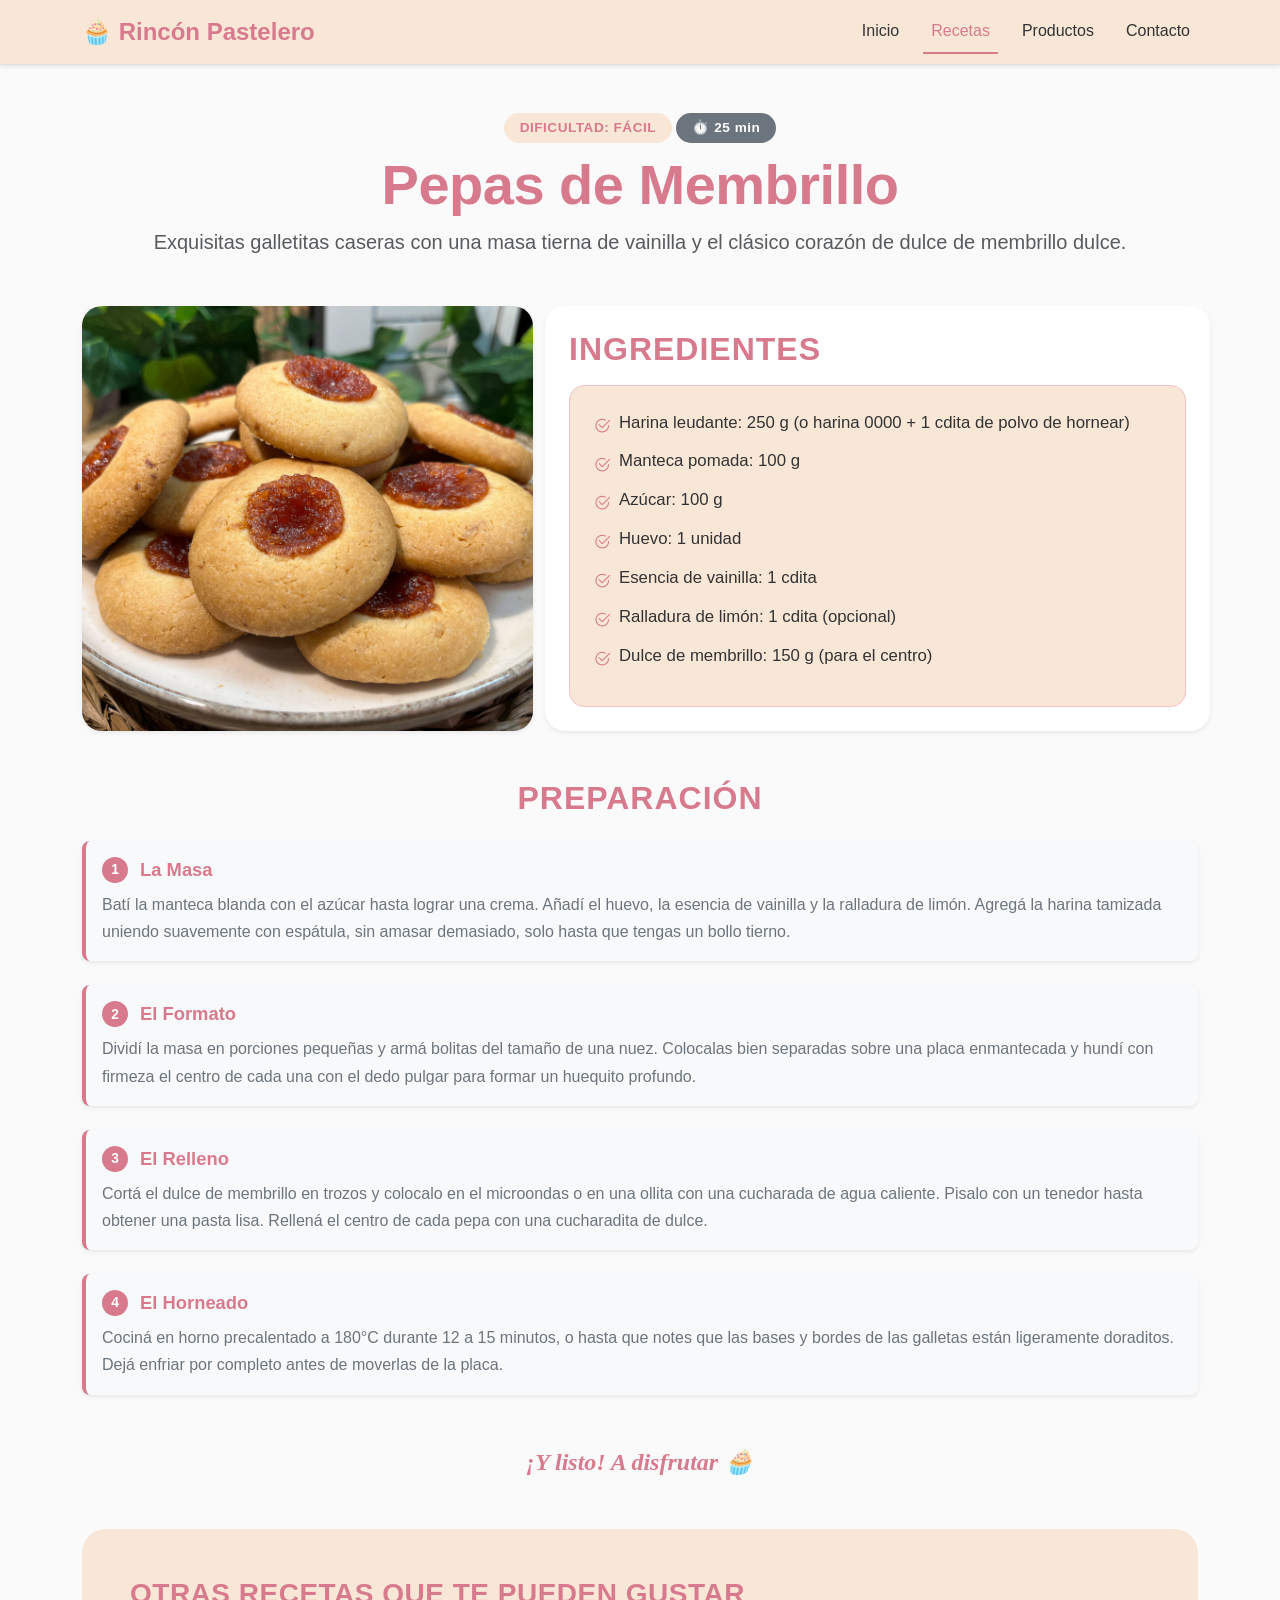
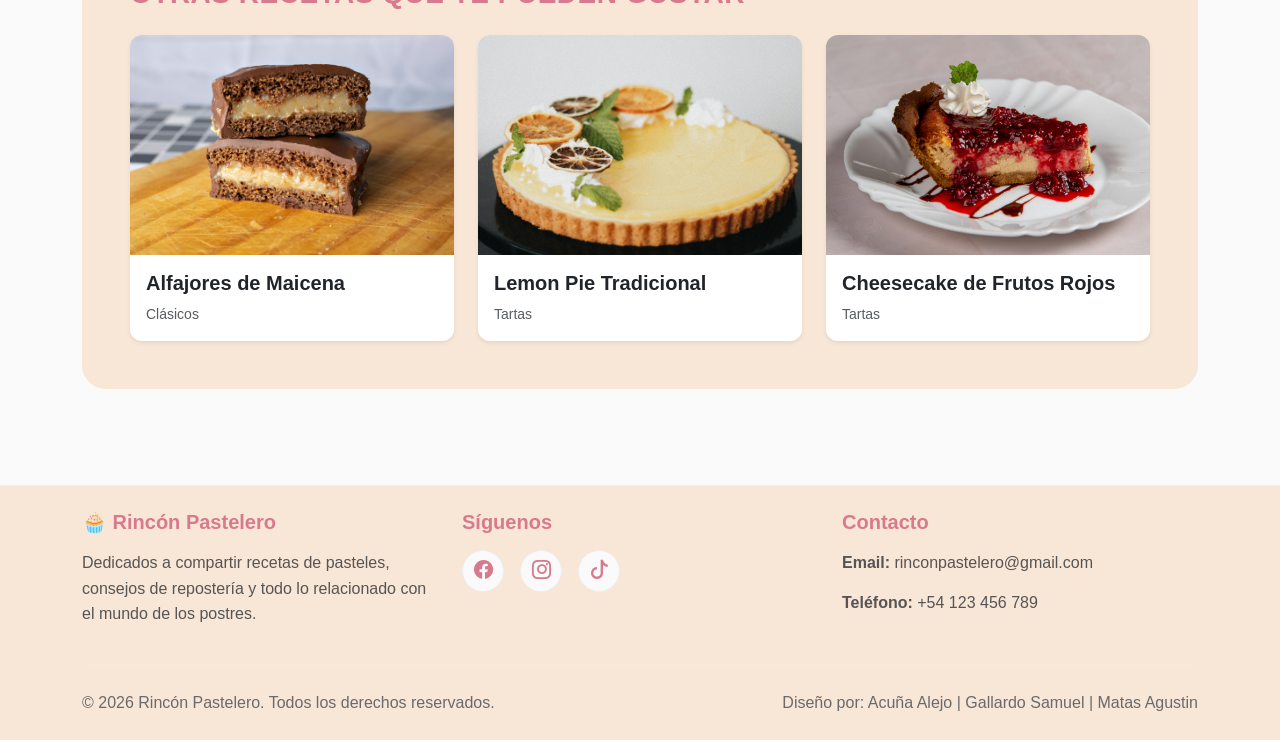
==== commit 75abf2e5: "linkeamos detalle con contacto y dejamos solo el detalle de las galltes pepas" ====
--- a/pages/detalle-receta.html
+++ b/pages/detalle-receta.html
@@ -55,7 +55,7 @@
                 <a class="nav-link" href="./productos.html">Productos</a>
               </li>
               <li class="nav-item">
-                <a class="nav-link" href="#">Contacto</a>
+                <a class="nav-link" href="./error404.html">Contacto</a>
               </li>
             </ul>
           </div>
@@ -67,12 +67,11 @@
       <section class="container mt-5">
         <div class="text-center mb-4">
           <span class="badge rounded-pill px-3 py-2 mb-2" id="recipe-badge" style="background-color: var(--color-crema); color: var(--color-primario); font-weight: 700; font-size: 0.85rem; text-transform: uppercase; letter-spacing: 0.5px;">Dificultad: Fácil</span>
-          <span class="badge rounded-pill px-3 py-2 mb-2 bg-secondary text-white" id="recipe-time-badge" style="font-size: 0.85rem; letter-spacing: 0.5px;">⏱️ 30 min</span>
-          <h1 class="fw-bold text-primary display-4 mb-2" id="recipe-title" style="letter-spacing: -0.5px;">Receta</h1>
-          <p class="text-muted max-width-600 mx-auto fs-5" id="recipe-subtitle">Cargando receta...</p>
-        </div>
-      </section>
-
+          <span class="badge rounded-pill px-3 py-2 mb-2 bg-secondary text-white" id="recipe-time-badge" style="font-size: 0.85rem; letter-spacing: 0.5px;">⏱️ 25 min</span>
+          <h1 class="fw-bold text-primary display-4 mb-2" id="recipe-title" style="letter-spacing: -0.5px;">Pepas de Membrillo</h1>
+          <p class="text-muted max-width-600 mx-auto fs-5" id="recipe-subtitle">Exquisitas galletitas caseras con una masa tierna de vainilla y el clásico corazón de dulce de membrillo dulce.</p>
+        </div>
+      </section>
       <section class="container my-5">
         <div class="row g-4 align-items-stretch">
           <div class="col-md-5">
@@ -82,39 +81,54 @@
                 alt="Imagen de receta"
                 class="img-fluid w-100 h-100"
                 id="recipe-img"
-                style="object-fit: cover; min-height: 350px;"
-              />
-            </div>
-          </div>
-
+                style="object-fit: cover; min-height: 350px;" />
+            </div>
+          </div>
           <div class="col-md-7 p-4 bg-white shadow-sm" style="border-radius: 20px;">
             <h2 class="fw-bold mb-3 text-uppercase" style="letter-spacing: 1px; color: var(--color-primario);">
               Ingredientes
             </h2>
-
             <div class="bg-primary-subtle p-4 rounded-3 border border-primary-subtle color-rosa" style="border-radius: 15px !important;">
               <ul class="list-unstyled mb-0" id="ingredients-list" style="font-size: 1.05rem;">
-                <!-- Carga dinámica -->
+                <li class="mb-2 d-flex align-items-start"><i class="bi bi-check2-circle text-primary me-2 mt-1"></i><span>Harina leudante: 250 g (o harina 0000 + 1 cdita de polvo de hornear)</span></li>
+                <li class="mb-2 d-flex align-items-start"><i class="bi bi-check2-circle text-primary me-2 mt-1"></i><span>Manteca pomada: 100 g</span></li>
+                <li class="mb-2 d-flex align-items-start"><i class="bi bi-check2-circle text-primary me-2 mt-1"></i><span>Azúcar: 100 g</span></li>
+                <li class="mb-2 d-flex align-items-start"><i class="bi bi-check2-circle text-primary me-2 mt-1"></i><span>Huevo: 1 unidad</span></li>
+                <li class="mb-2 d-flex align-items-start"><i class="bi bi-check2-circle text-primary me-2 mt-1"></i><span>Esencia de vainilla: 1 cdita</span></li>
+                <li class="mb-2 d-flex align-items-start"><i class="bi bi-check2-circle text-primary me-2 mt-1"></i><span>Ralladura de limón: 1 cdita (opcional)</span></li>
+                <li class="mb-2 d-flex align-items-start"><i class="bi bi-check2-circle text-primary me-2 mt-1"></i><span>Dulce de membrillo: 150 g (para el centro)</span></li>
               </ul>
             </div>
           </div>
         </div>
       </section>
-
       <section class="container my-5" style="max-width: 800px bg-white p-4 p-md-5 rounded-4 shadow-sm" style="background: white; border-radius: 20px; box-shadow: 0 10px 30px rgba(0,0,0,0.02);">
         <h2 class="fw-bold mb-4 text-center text-uppercase" style="color: var(--color-primario); letter-spacing: 1px;">PREPARACIÓN</h2>
         <ol class="lh-lg text-secondary ps-0" id="preparation-steps" style="list-style-type: none;">
-          <!-- Carga dinámica -->
+          <li class="mb-4 p-3 bg-light rounded-3 shadow-sm border-start border-primary border-4" style="transition: all 0.3s ease;">
+            <h4 class="fw-bold mb-2 text-primary d-flex align-items-center" style="font-size: 1.15rem;"><span class="badge bg-primary text-white me-2 rounded-circle d-inline-flex justify-content-center align-items-center" style="width: 26px; height: 26px;">1</span><span class="ms-1">La Masa</span></h4>
+            <p class="text-secondary mb-0 mt-2 fs-6" style="line-height: 1.7;">Batí la manteca blanda con el azúcar hasta lograr una crema. Añadí el huevo, la esencia de vainilla y la ralladura de limón. Agregá la harina tamizada uniendo suavemente con espátula, sin amasar demasiado, solo hasta que tengas un bollo tierno.</p>
+          </li>
+          <li class="mb-4 p-3 bg-light rounded-3 shadow-sm border-start border-primary border-4" style="transition: all 0.3s ease;">
+            <h4 class="fw-bold mb-2 text-primary d-flex align-items-center" style="font-size: 1.15rem;"><span class="badge bg-primary text-white me-2 rounded-circle d-inline-flex justify-content-center align-items-center" style="width: 26px; height: 26px;">2</span><span class="ms-1">El Formato</span></h4>
+            <p class="text-secondary mb-0 mt-2 fs-6" style="line-height: 1.7;">Dividí la masa en porciones pequeñas y armá bolitas del tamaño de una nuez. Colocalas bien separadas sobre una placa enmantecada y hundí con firmeza el centro de cada una con el dedo pulgar para formar un huequito profundo.</p>
+          </li>
+          <li class="mb-4 p-3 bg-light rounded-3 shadow-sm border-start border-primary border-4" style="transition: all 0.3s ease;">
+            <h4 class="fw-bold mb-2 text-primary d-flex align-items-center" style="font-size: 1.15rem;"><span class="badge bg-primary text-white me-2 rounded-circle d-inline-flex justify-content-center align-items-center" style="width: 26px; height: 26px;">3</span><span class="ms-1">El Relleno</span></h4>
+            <p class="text-secondary mb-0 mt-2 fs-6" style="line-height: 1.7;">Cortá el dulce de membrillo en trozos y colocalo en el microondas o en una ollita con una cucharada de agua caliente. Pisalo con un tenedor hasta obtener una pasta lisa. Rellená el centro de cada pepa con una cucharadita de dulce.</p>
+          </li>
+          <li class="mb-4 p-3 bg-light rounded-3 shadow-sm border-start border-primary border-4" style="transition: all 0.3s ease;">
+            <h4 class="fw-bold mb-2 text-primary d-flex align-items-center" style="font-size: 1.15rem;"><span class="badge bg-primary text-white me-2 rounded-circle d-inline-flex justify-content-center align-items-center" style="width: 26px; height: 26px;">4</span><span class="ms-1">El Horneado</span></h4>
+            <p class="text-secondary mb-0 mt-2 fs-6" style="line-height: 1.7;">Cociná en horno precalentado a 180°C durante 12 a 15 minutos, o hasta que notes que las bases y bordes de las galletas están ligeramente doraditos. Dejá enfriar por completo antes de moverlas de la placa.</p>
+          </li>
         </ol>
         <p class="fw-bold text-center mt-5 text-primary fs-4" style="font-family: 'Georgia', serif; font-style: italic;">¡Y listo! A disfrutar 🧁</p>
       </section>
-
       <section class="container my-5">
         <div class="bg-primary-subtle p-4 p-md-5 rounded-4 color-rosa" style="border-radius: 24px !important;">
-          <h3 class="text-primary-emphasis fw-bold mb-4 text-uppercase text-center text-md-start" style="letter-spacing: 0.5px;">
+          <h3 class="text-primary fw-bold mb-4 text-uppercase text-center text-md-start" style="letter-spacing: 0.5px;">
             Otras recetas que te pueden gustar
           </h3>
-
           <div class="row g-4">
             <div class="col-md-4">
               <a href="./detalle-receta.html?receta=alfajor" class="text-decoration-none">
@@ -123,8 +137,7 @@
                     src="../img/alfajor.jpg"
                     class="card-img-top"
                     alt="Alfajores de maicena"
-                    style="height: 220px; object-fit: cover;"
-                  />
+                    style="height: 220px; object-fit: cover;" />
                   <div class="card-body">
                     <h5 class="card-title fw-bold text-dark">Alfajores de Maicena</h5>
                     <p class="card-text text-muted small mb-0">Clásicos</p>
@@ -139,8 +152,7 @@
                     src="../img/lemonpie.jpg"
                     class="card-img-top"
                     alt="Lemon Pie"
-                    style="height: 220px; object-fit: cover;"
-                  />
+                    style="height: 220px; object-fit: cover;" />
                   <div class="card-body">
                     <h5 class="card-title fw-bold text-dark">Lemon Pie Tradicional</h5>
                     <p class="card-text text-muted small mb-0">Tartas</p>
@@ -155,8 +167,7 @@
                     src="../img/cheesecake.jpg"
                     class="card-img-top"
                     alt="Cheesecake"
-                    style="height: 220px; object-fit: cover;"
-                  />
+                    style="height: 220px; object-fit: cover;" />
                   <div class="card-body">
                     <h5 class="card-title fw-bold text-dark">Cheesecake de Frutos Rojos</h5>
                     <p class="card-text text-muted small mb-0">Tartas</p>
@@ -168,7 +179,6 @@
         </div>
       </section>
     </main>
-
     <footer class="footer mt-5 py-4">
       <div class="container">
         <div class="row gx-4 gy-4">
@@ -225,285 +235,10 @@
         </div>
       </div>
     </footer>
-
     <script
       src="https://cdn.jsdelivr.net/npm/bootstrap@5.3.8/dist/js/bootstrap.bundle.min.js"
       integrity="sha384-FKyoEForCGlyvwx9Hj09JcYn3nv7wiPVlz7YYwJrWVcXK/BmnVDxM+D2scQbITxI"
       crossorigin="anonymous"
     ></script>
-
-    <!-- Sistema Dinámico de Visualización de Recetas -->
-    <script>
-      const recipes = {
-        alfajor: {
-          title: "Alfajores de Dulce de Leche",
-          subtitle: "Aprende a preparar el clásico dulce argentino con masa súper suave de maicena que se derrite en la boca.",
-          badge: "Fácil",
-          time: "⏱️ 30 min",
-          image: "../img/alfajor.jpg",
-          alt: "Alfajores de Dulce de Leche",
-          ingredients: [
-            "Almidón de maíz (maicena): 200 g",
-            "Harina 0000: 150 g",
-            "Manteca pomada: 150 g",
-            "Azúcar impalpable: 100 g",
-            "Yemas de huevo: 3 unidades",
-            "Esencia de vainilla: 1 cdita",
-            "Ralladura de limón: 1 cdita",
-            "Dulce de leche repostero: 300 g",
-            "Coco rallado: cantidad necesaria"
-          ],
-          preparation: [
-            { step: "1 - La Masa", desc: "Batí la manteca pomada con el azúcar impalpable hasta lograr una crema blanquecina. Sumá las yemas de huevo una a una, la esencia de vainilla y la ralladura de limón, mezclando muy bien." },
-            { step: "2 - El Reposo", desc: "Tamizá la harina junto con el almidón de maíz e incorporalos a la preparación anterior. Uní los ingredientes con ayuda de una espátula sin amasar, hasta obtener un bollo liso y tierno. Envolvelo en film y llevalo a la heladera por un mínimo de 30 minutos." },
-            { step: "3 - El Corte y Horno", desc: "Estirá la masa sobre una superficie limpia espolvoreada con maicena hasta dejarla de unos 5mm de espesor. Cortá círculos y colocalos en una placa enmantecada. Horneá a 180°C durante 10 a 12 minutos (deben quedar cocidos pero pálidos)." },
-            { step: "4 - El Armado", desc: "Dejá enfriar las tapitas por completo. Colocá abundante dulce de leche repostero sobre una tapita formando un alfajor, presioná suavemente para que asome un poco el dulce, y rodá los bordes por coco rallado para decorar." }
-          ]
-        },
-        budin: {
-          title: "Budín Casero de Limón",
-          subtitle: "El secreto para un budín cítrico súper húmedo y esponjoso con un glaseado crujiente ideal para la tarde.",
-          badge: "Fácil",
-          time: "⏱️ 45 min",
-          image: "../img/buddin.jpg",
-          alt: "Budín Casero de Limón",
-          ingredients: [
-            "Harina 0000: 250 g",
-            "Polvo de hornear: 2 cditas",
-            "Azúcar común: 200 g",
-            "Manteca pomada: 100 g",
-            "Huevos: 3 unidades",
-            "Ralladura y jugo de 2 limones",
-            "Azúcar impalpable: 150 g (para el glaseado)"
-          ],
-          preparation: [
-            { step: "1 - El Cremado", desc: "Batí la manteca blanda (punto pomada) con el azúcar hasta lograr una consistencia cremosa y blanquecina. Agregá los huevos uno a uno, batiendo intensamente después de cada adición." },
-            { step: "2 - Saborizante", desc: "Añadí la ralladura de los limones y un chorrito de jugo a la preparación líquida para impregnar bien la masa con los aceites esenciales cítricos." },
-            { step: "3 - El Molde", desc: "Tamizá la harina con el polvo de hornear y agregala a la mezcla alternando con el resto del jugo de limón. Mezclá suavemente y volcá en un molde de budín previamente enharinado y enmantecado." },
-            { step: "4 - Horneado y Glaseado", desc: "Cociná a horno medio (180°C) durante 40-45 minutos o hasta que al introducir un palillo en el centro salga totalmente limpio. Dejá enfriar, desmoldá y verté por encima un glaseado simple hecho de azúcar impalpable mezclada con jugo de limón." }
-          ]
-        },
-        flan: {
-          title: "Flan Casero de la Abuela",
-          subtitle: "La receta tradicional infalible con textura cremosa sin agujeritos y el truco para un caramelo dorado perfecto.",
-          badge: "Media",
-          time: "⏱️ 60 min",
-          image: "../img/flan.jpg",
-          alt: "Flan Casero de la Abuela",
-          ingredients: [
-            "Leche entera: 1 litro",
-            "Huevos grandes: 8 unidades",
-            "Azúcar común: 200 g (para el flan)",
-            "Esencia de vainilla: 1 cda",
-            "Azúcar común: 150 g (para el caramelo)"
-          ],
-          preparation: [
-            { step: "1 - El Caramelo", desc: "Colocá los 150g de azúcar en el molde de flan a fuego medio hasta que se funda y adquiera un tono dorado suave. Esparcilo con cuidado por todo el fondo y las paredes del molde y dejalo enfriar." },
-            { step: "2 - La Mezcla", desc: "Batí apenas los huevos con el azúcar y la esencia de vainilla para romper el ligue. Es fundamental no batir de más para no incorporar aire y lograr así esa consistencia súper lisa y sin agujeritos. Sumá la leche templada poco a poco." },
-            { step: "3 - Colado", desc: "Filtrá la mezcla pasándola por un colador fino directamente sobre el molde con el caramelo ya frío para retirar cualquier impureza del huevo." },
-            { step: "4 - El Baño María", desc: "Cubrí el molde herméticamente con papel aluminio, colócalo dentro de una fuente más grande con agua caliente y horneá a 160°C durante 1 hora. Dejá enfriar a temperatura ambiente y luego refrigeralo mínimo 4 horas antes de desmoldar." }
-          ]
-        },
-        pepas: {
-          title: "Pepas de Membrillo",
-          subtitle: "Exquisitas galletitas caseras con una masa tierna de vainilla y el clásico corazón de dulce de membrillo dulce.",
-          badge: "Fácil",
-          time: "⏱️ 25 min",
-          image: "../img/pepas-de-membrillo-argentinas.jpg",
-          alt: "Pepas de Membrillo",
-          ingredients: [
-            "Harina leudante: 250 g (o harina 0000 + 1 cdita de polvo de hornear)",
-            "Manteca pomada: 100 g",
-            "Azúcar: 100 g",
-            "Huevo: 1 unidad",
-            "Esencia de vainilla: 1 cdita",
-            "Ralladura de limón: 1 cdita (opcional)",
-            "Dulce de membrillo: 150 g (para el centro)"
-          ],
-          preparation: [
-            { step: "1 - La Masa", desc: "Batí la manteca blanda con el azúcar hasta lograr una crema. Añadí el huevo, la esencia de vainilla y la ralladura de limón. Agregá la harina tamizada uniendo suavemente con espátula, sin amasar demasiado, solo hasta que tengas un bollo tierno." },
-            { step: "2 - El Formato", desc: "Dividí la masa en porciones pequeñas y armá bolitas del tamaño de una nuez. Colocalas bien separadas sobre una placa enmantecada y hundí con firmeza el centro de cada una con el dedo pulgar para formar un huequito profundo." },
-            { step: "3 - El Relleno", desc: "Cortá el dulce de membrillo en trozos y colocalo en el microondas o en una ollita con una cucharada de agua caliente. Pisalo con un tenedor hasta obtener una pasta lisa. Rellená el centro de cada pepa con una cucharadita de dulce." },
-            { step: "4 - El Horneado", desc: "Cociná en horno precalentado a 180°C durante 12 a 15 minutos, o hasta que notes que las bases y bordes de las galletas están ligeramente doraditos. Dejá enfriar por completo antes de moverlas de la placa." }
-          ]
-        },
-        lemonpie: {
-          title: "Lemon Pie Tradicional",
-          subtitle: "La combinación sublime de crema ácida de limón, masa quebrada crocante y un merengue italiano perfecto.",
-          badge: "Difícil",
-          time: "⏱️ 90 min",
-          image: "../img/lemonpie.jpg",
-          alt: "Lemon Pie Tradicional",
-          ingredients: [
-            "Harina 0000: 200 g (para la masa)",
-            "Manteca fría: 100 g (para la masa)",
-            "Azúcar: 50 g (para la masa)",
-            "Yema de huevo: 1 unidad (para la masa)",
-            "Agua fría: 2-3 cdas",
-            "Jugo de limón: 150 ml (para la crema)",
-            "Ralladura de 1 limón",
-            "Azúcar común: 150 g (para la crema)",
-            "Almidón de maíz: 3 cdas",
-            "Yemas de huevo: 4 unidades (para la crema)",
-            "Agua: 250 ml",
-            "Claras de huevo: 4 unidades (para el merengue)",
-            "Azúcar común: 240 g (para el merengue)"
-          ],
-          preparation: [
-            { step: "1 - La Masa Quebrada", desc: "Realizá un arenado rápido con harina, manteca fría en cubos y azúcar. Agregá la yema y el agua fría. Uní todo sin amasar, envolvé en film y dejá enfriar 30 min en heladera. Luego estirala, forrá un molde de tarta de 24 cm y horneala a 180°C por 15 min con peso encima." },
-            { step: "2 - La Crema de Limón", desc: "Calentá el agua, el jugo de limón, el azúcar y la ralladura en una cacerola. Incorporá el almidón de maíz disuelto previamente en un chorrito de agua fría. Cociná a fuego medio revolviendo continuamente hasta que espese y hierva por un minuto. Retirá del fuego y agregá las yemas rápidamente batiendo enérgicamente." },
-            { step: "3 - El Merengue Italiano", desc: "Prepará un almíbar cocinando el azúcar cubierto apenas con agua en una ollita hasta alcanzar los 118°C (punto bolita media). Mientras tanto, batí las claras a punto nieve. Volcá el almíbar caliente en forma de hilo continuo sobre las claras sin dejar de batir en ningún momento hasta que el recipiente se enfríe." },
-            { step: "4 - Decoración y Terminado", desc: "Volcá la crema de limón templada sobre la masa cocida y fría. Cubrí con el merengue italiano usando una manga pastelera o con espátula formando picos altos decorativos. Gratiná brevemente en horno muy caliente o con un soplete de cocina para dorar las puntas." }
-          ]
-        },
-        muffins: {
-          title: "Muffins de Vainilla",
-          subtitle: "Receta base súper esponjosa y húmeda, ideal para rellenar con chips, arándanos o dulce de leche.",
-          badge: "Fácil",
-          time: "⏱️ 25 min",
-          image: "../img/muffin.jpg",
-          alt: "Muffins de Vainilla",
-          ingredients: [
-            "Harina 0000: 250 g",
-            "Polvo de hornear: 2 cditas",
-            "Azúcar común: 150 g",
-            "Huevos grandes: 2 unidades",
-            "Manteca derretida: 80 g",
-            "Leche entera: 150 ml",
-            "Esencia de vainilla: 2 cditas"
-          ],
-          preparation: [
-            { step: "1 - Mezcla Húmeda", desc: "En un recipiente grande, batí enérgicamente los huevos con el azúcar hasta que la mezcla aclare. Incorporá la manteca derretida (templada), la leche entera y la esencia de vainilla, integrando todo perfectamente." },
-            { step: "2 - Mezcla Seca", desc: "Tamizá la harina junto con el polvo de hornear y una pizca de sal en otro recipiente para asegurar una masa ligera y libre de grumos." },
-            { step: "3 - La Integración", desc: "Añadí los ingredientes secos a la mezcla líquida en dos partes. Incorporalos realizando movimientos suaves y envolventes con una espátula. Es fundamental no batir en exceso para conseguir unos muffins súper tiernos y esponjosos." },
-            { step: "4 - El Horneado", desc: "Repartí la preparación en moldes de muffins con pirotines de papel, llenándolos solo hasta 3/4 partes de su capacidad. Horneá a 180°C durante 20 a 25 minutos, o hasta que al pincharlos con un palillo en el centro, éste salga totalmente limpio." }
-          ]
-        },
-        medialunas: {
-          title: "Medialunas de Manteca",
-          subtitle: "El paso a paso completo para lograr un hojaldrado tierno, aromático y con un almíbar dulce irresistible.",
-          badge: "Difícil",
-          time: "⏱️ 120 min",
-          image: "../img/medialunas.jpg",
-          alt: "Medialunas de Manteca",
-          ingredients: [
-            "Harina 0000: 500 g",
-            "Levadura fresca: 25 g",
-            "Leche tibia: 200 ml",
-            "Azúcar común: 100 g",
-            "Manteca pomada: 200 g (para el empaste)",
-            "Huevo: 1 unidad",
-            "Esencia de vainilla: 1 cdita",
-            "Agua y azúcar para almíbar: cantidad necesaria"
-          ],
-          preparation: [
-            { step: "1 - Masa Base", desc: "Hacé una corona con la harina sobre la mesa. En el centro colocá la levadura disuelta en leche tibia, el azúcar, el huevo y la esencia de vainilla. Integrá los ingredientes y amasá hasta obtener un bollo tierno. Dejalo descansar tapado por 20 minutos." },
-            { step: "2 - El Hojaldrado", desc: "Estirá la masa formando un gran rectángulo. Cubrí la superficie con la manteca blanda (empaste) y realizá pliegues simples. Envolvé en film y enfriá en heladera 30 min. Repetí la técnica de plegado y enfriado dos veces más para asegurar las capitas." },
-            { step: "3 - Corte y Armado", desc: "Estirá la masa hojaldrada hasta dejarla de unos 4mm de espesor. Cortá tiras largas y de ellas obtené triángulos altos. Enrollalos firmemente desde la base hacia el vértice estirando la punta final. Colocalas curvando las puntitas hacia adentro en una placa enmantecada." },
-            { step: "4 - Horneado y Almíbar", desc: "Dejá levar las piezas al doble en un ambiente cálido. Pintalas con huevo batido y hornealas a 200°C por unos 15 minutos hasta que estén bien doraditas. Al sacarlas del horno pintalas inmediatamente con abundante almíbar tibio." }
-          ]
-        },
-        cheesecake: {
-          title: "Cheesecake de Frutos Rojos",
-          subtitle: "Exquisito pastel de queso frío, con base crocante de galletas y cubierto de una salsa casera deliciosa.",
-          badge: "Media",
-          time: "⏱️ 50 min",
-          image: "../img/cheesecake.jpg",
-          alt: "Cheesecake de Frutos Rojos",
-          ingredients: [
-            "Galletas dulces tipo vainilla: 200 g",
-            "Manteca derretida: 80 g",
-            "Queso crema firme entero: 500 g",
-            "Azúcar común: 150 g",
-            "Crema de leche: 200 ml",
-            "Huevos grandes: 3 unidades",
-            "Almidón de maíz: 1 cda",
-            "Mermelada o salsa de frutos rojos: 200 g"
-          ],
-          preparation: [
-            { step: "1 - Base Crocante", desc: "Triturá las galletitas dulces hasta hacerlas polvo fino. Mezclalas con la manteca derretida y presioná la preparación firmemente sobre la base de un molde desmontable de 22cm. Llevá a la heladera para endurecer." },
-            { step: "2 - La Crema de Queso", desc: "Batí el queso crema con el azúcar hasta que quede suave. Añadí la crema de leche y el almidón de maíz tamizado. Incorporá los huevos uno a uno, integrando con espátula muy suavemente para no sumar aire y evitar burbujas o grietas." },
-            { step: "3 - La Cocción Suave", desc: "Volcá el relleno cremoso sobre la base de galletas. Cociná en horno precalentado a 150°C a baño María durante 55 a 60 minutos (el centro debe quedar ligeramente movedizo). Apagá el horno y dejá enfriar el pastel adentro con la puerta entreabierta." },
-            { step: "4 - Decoración y Frío", desc: "Enfriá en la heladera durante al menos 6 horas. Antes de servir, desmoldá con extremo cuidado y cubrí la superficie de la tarta generosamente con mermelada o salsa casera de frutos rojos." }
-          ]
-        }
-      };
-
-      window.addEventListener('DOMContentLoaded', () => {
-        const urlParams = new URLSearchParams(window.location.search);
-        let recipeId = urlParams.get('receta');
-        
-        // Si no se encuentra el ID o es inválido, mostramos "pepas" por defecto
-        if (!recipeId || !recipes[recipeId]) {
-          recipeId = 'pepas';
-        }
-        
-        const recipe = recipes[recipeId];
-        
-        // Actualizamos títulos e información principal
-        document.title = recipe.title + " - Rincón Pastelero";
-        document.getElementById('recipe-title').innerText = recipe.title;
-        document.getElementById('recipe-subtitle').innerText = recipe.subtitle;
-        document.getElementById('recipe-badge').innerText = "Dificultad: " + recipe.badge;
-        document.getElementById('recipe-time-badge').innerText = recipe.time;
-        
-        // Actualizamos la imagen
-        const img = document.getElementById('recipe-img');
-        img.src = recipe.image;
-        img.alt = recipe.alt;
-        
-        // Cargamos la lista de ingredientes
-        const ingList = document.getElementById('ingredients-list');
-        ingList.innerHTML = '';
-        recipe.ingredients.forEach(ing => {
-          const li = document.createElement('li');
-          li.className = 'mb-2 d-flex align-items-start';
-          
-          const icon = document.createElement('i');
-          icon.className = 'bi bi-check2-circle text-primary me-2 mt-1';
-          
-          const span = document.createElement('span');
-          span.innerText = ing;
-          
-          li.appendChild(icon);
-          li.appendChild(span);
-          ingList.appendChild(li);
-        });
-        
-        // Cargamos los pasos de la preparación
-        const prepContainer = document.getElementById('preparation-steps');
-        prepContainer.innerHTML = '';
-        recipe.preparation.forEach((p, index) => {
-          const li = document.createElement('li');
-          li.className = 'mb-4 p-3 bg-light rounded-3 shadow-sm border-start border-primary border-4';
-          li.style.transition = 'all 0.3s ease';
-          
-          const stepHeader = document.createElement('h4');
-          stepHeader.className = 'fw-bold mb-2 text-primary d-flex align-items-center';
-          stepHeader.style.fontSize = '1.15rem';
-          
-          const icon = document.createElement('span');
-          icon.className = 'badge bg-primary text-white me-2 rounded-circle d-inline-flex justify-content-center align-items-center';
-          icon.style.width = '26px';
-          icon.style.height = '26px';
-          icon.innerText = index + 1;
-          
-          const stepTitle = document.createElement('span');
-          stepTitle.innerText = p.step.replace(/^\d+\s*-\s*/, ''); // Limpiar prefijo numérico
-          
-          stepHeader.appendChild(icon);
-          stepHeader.appendChild(stepTitle);
-          
-          const pDesc = document.createElement('p');
-          pDesc.className = 'text-secondary mb-0 mt-2 fs-6';
-          pDesc.style.lineHeight = '1.7';
-          pDesc.innerText = p.desc;
-          
-          li.appendChild(stepHeader);
-          li.appendChild(pDesc);
-          prepContainer.appendChild(li);
-        });
-      });
-    </script>
   </body>
 </html>
--- a/css/style.css
+++ b/css/style.css
@@ -316,6 +316,14 @@
 
 .text-primary {
   color: var(--color-primario) !important;
+}
+
+.bg-primary {
+  background-color: var(--color-primario) !important;
+}
+
+.border-primary {
+  border-color: var(--color-primario) !important;
 }
 
 .btn-outline-primary {
